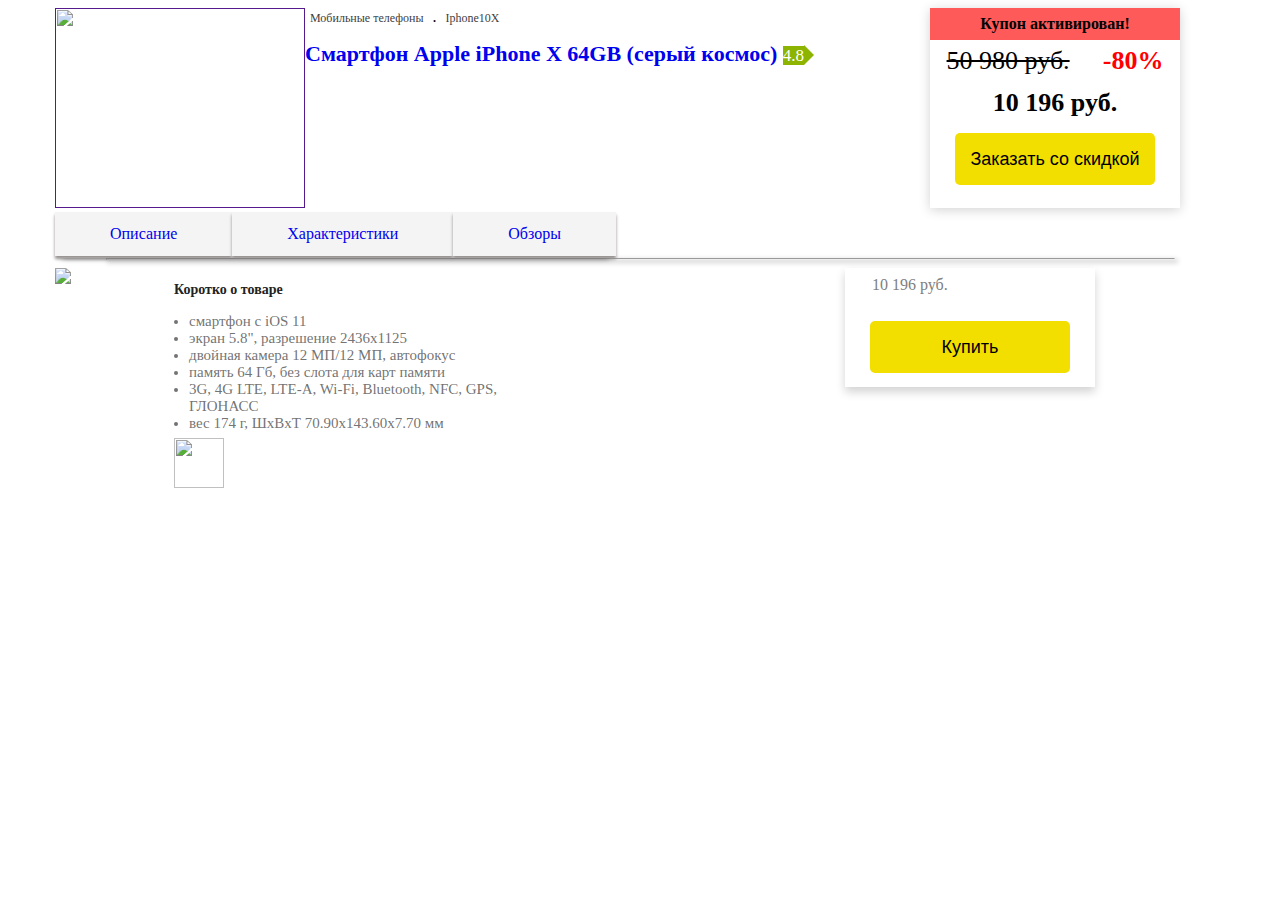
==== index.html @ baab1b71 "change name of html file" ====
﻿<!DOCTYPE html>
<html>
    <head>
<link href="Iphone.css" rel="stylesheet">
    <meta charset="utf-8">
    <title>Смартфон Iphone 10X</title>
</head>
        <body>
<header>
<div class="container">
        <div class="row">
                <div class="logo">
      <a href> <img src="space gray-hero.jpg" class="logoimg"></a> 
</div>
<div class="title">
        <div class="title-a">
                <a href="#">Мобильные телефоны</a> 
                <span>.</span>
                <a href="#">Iphone10X</a>
        </div>
        <div class="title-h1">
                <h1>
                        <a href ="#">Смартфон Apple iPhone X 64GB (серый космос)</a>
                        <span>4.8</span>

                </h1>
        </div>
</div>
<div class="count">
        <div class="count-text-info">
                Купон активирован!
        </div>
        <div class="count-sum-sale">
                <span class = "before-sum">50 980 руб.</span>
                <span class="before2-sum">-80%</span>
        </div>
        <div class="count-head-sum">
                <span class="new-sum">10 196 руб.</span>
        </div>
        <div class="count-sum-btn">
        <button class="count-sum-btn-style">Заказать со скидкой</button>
        </div>
</div>
</div>
</div>
</header>
<nav>
<div class="container">
        <div class="row">
                <div class="menu">
                        <ul>
                                <li><a href= "#">Описание</a></li>
                                <li><a href = "#">Характеристики</a></li>
                                <li><a href = "#">Обзоры</a></li>
                        </ul>
                </div>
        </div>
</div>
<hr />
</nav>
<main class="divrooms">
<div class="description" id="page1">
        <div class="container">
                <div class="row">
                        <div class="phoneimg">
                                <img id="example" height="200" src="iphoneforjs1.jpg">
                        </div>
                        <div class="mainboxpage1">
                        <div class="productsinfo">
                                <p>Коротко о товаре</p>
                                <ul>
                                        <li>смартфон с iOS 11</li>
                                        <li>экран 5.8", разрешение 2436x1125</li>
                                        <li>двойная камера 12 МП/12 МП, автофокус</li>
                                        <li>память 64 Гб, без слота для карт памяти</li>
                                        <li>3G, 4G LTE, LTE-A, Wi-Fi, Bluetooth, NFC, GPS, ГЛОНАСС</li>
                                        <li>вес 174 г, ШxВxТ 70.90x143.60x7.70 мм</li>
                                </ul>
                        </div>
                        <div class="logoapple"><img src="apple.png" class="appleimg">
                        
                        </div>
                </div>
                <div class="delivery">
                        <p><span class= "newcount">10 196 руб.</span></p>
                        <button class="new-price-btn">Купить</button>
                </div>
                </div>
        </div>
</div>
</main>
<aside>

</aside>
<footer>

</footer>
<script src="http://ajax.googleapis.com/ajax/libs/jquery/1.11.2/jquery.min.js"></script>
<script src="okzoom.js"></script>
<script>
                $(function(){
                    $('#example').okzoom({
                        width: 200,
                        height: 200,
                        border: "1px solid black",
                        shadow: "0 0 5px #000"
                    });
                });
            </script>
        </body>
</html>
---- Iphone.css ----
.container {
  width: 1170px;
  color: black;
  padding-right: 15px;
  padding-left: 15px;
  margin-left: auto;
  margin-right: auto;
}
@media (min-width: 1200px)
.container {
    width: 1170px;
}
.row {
    display: flex;
  flex-direction: row;
}
.logoimg {
    width: 250px;
    height: 200px;
   
}
.title-a a {
    font-size: 12px;
    color: #404040;
    padding: 0 5px;
}
a {
    text-decoration: none;
}
a:hover {
    color: red;
}
h1 {
    font-size: 22px;
}
.title {
    width: 625px;
}
.title-h1 span {
    background: #8cb400;
    color: white;
    font-weight: 100;
    font-size: 17px;
}
.title-h1 span::after {
    content: "";
    position: absolute;
    top: 45px;
    left: 1130,5px;
    border-top: 10.5px solid transparent;
    border-left: 10px solid #8cb400;
    border-bottom: 10.5px solid transparent;
}
.count-text-info {
    background-color: #ff5a5a;
    box-sizing: border-box;
}
.count {
    width: 250px;
    height: 200px;
    box-shadow: 0px 2px 11px 0px lightgrey;
}
.count-text-info {
    text-align: center;
    font-weight: bold;
    padding: 7px 0;
}
.count-sum-sale {
    display: flex;
    justify-content: space-around;
    margin: 6px 0;
}
.before-sum {
    font-size: 26px;
    text-decoration: line-through;
}
.before2-sum {
font-weight: bold;
font-size: 26px;
color: red;
}
.count-head-sum {
    text-align: center;
    font-size: 26px;
    font-weight: bold;
    margin: 12px;
}
.count-sum-btn{
    display: block;
    text-align: center;
    margin: 15px;
}
.count-sum-btn-style {
    width: 91%;
    height: 52px;
    background: #f2df00;
    border: none;
    border-radius: 5px;
    color: black;
    font-size: 18px;
    margin:10px auto;
    display:block;
}
.count-sum-btn-style:hover {
    cursor: pointer;
}

nav .row {
    padding-left: -10px;
    padding-right: -10px;
}
.menu ul{
    list-style: none;
    padding: 0px;
    margin: 0;
    display: flex;
    box-shadow: 0 6px 6px -7px;
    border-bottom: 2px solid transparent;
}

.menu a {
    
}
.menu a:hover {
    color:black;
}
.menu li {
    padding: 13px 55px;
    box-shadow: 0px 3px 3px #969191;
    background: #f4f4f4;
    color: black;
}
.menu li:hover {
    cursor: pointer;
    background-color: white;
}
hr {
    width: 1067px;
    margin-top: 0;
    box-shadow: 2px 2px 5px 1px lightgrey;
}
.productsinfo ul {
    padding-left: 15px;
    color: #6b6b6bf2;
    font-size: 15px;
}
.productsinfo {
    margin: 0 103px;
    height: 170px;
    width: 333px;
}
.appleimg {
    width: 50px;
    height: 50px;
}
.logoapple {
    margin: 0 103px;
}
.mainboxpage1 {
    display: flex;
    flex-direction: column;
}
.productsinfo p {
    font-size: 14px;
    font-weight: 700;
    color: #222;
}
.divrooms .delivery {justify-content: flex-end;margin-left: 235px;width: 250px;height: 119px;box-shadow: 0px 5px 9px 0px lightgrey;}
.newcount {

}
.new-price-btn {
    width: 200px;
    height: 52px;
    background: #f2df00;
    border: none;
    border-radius: 5px;
    color: black;
    font-size: 18px;
    margin: 27px auto;
    display:block;
}
.new-price-btn:hover {
    cursor: pointer;
}
.delivery p {
    text-align: left;
    margin: 8px 27px;
    color: grey;
}
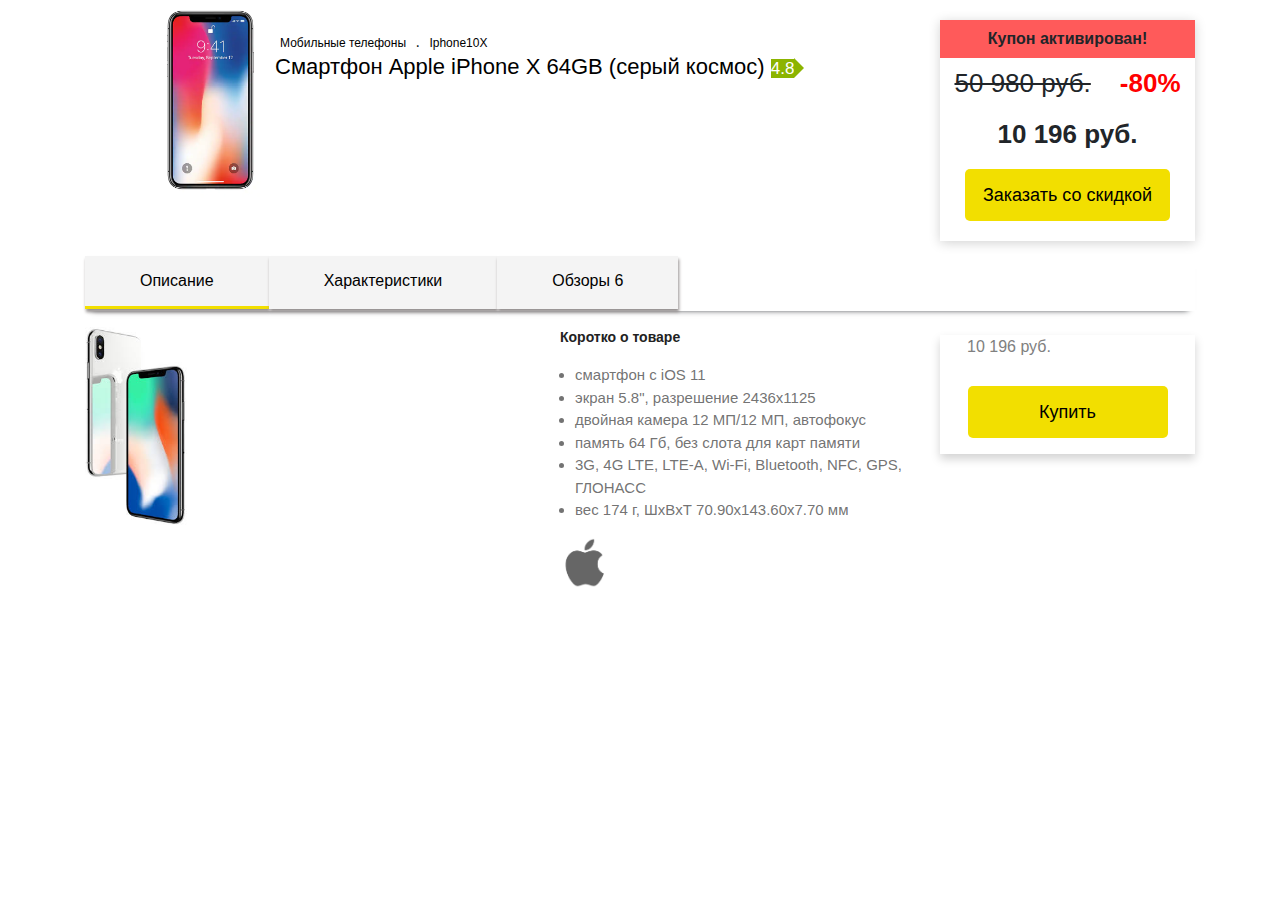
==== commit 6c9a413b: "remake some stuff" ====
--- a/index.html
+++ b/index.html
@@ -1,111 +1,207 @@
 ﻿<!DOCTYPE html>
 <html>
-    <head>
-<link href="Iphone.css" rel="stylesheet">
-    <meta charset="utf-8">
-    <title>Смартфон Iphone 10X</title>
+
+<head>
+        <meta name="viewport" content="width=device-width, initial-scale=1.0">
+        <meta http-equiv="X-UA-Compatible" content="ie=edge">
+        <link rel="stylesheet" href="index2.html">
+        <link rel="stylesheet" href="index3.html">
+        <link rel="stylesheet" href="https://stackpath.bootstrapcdn.com/bootstrap/4.3.1/css/bootstrap.min.css"
+                integrity="sha384-ggOyR0iXCbMQv3Xipma34MD+dH/1fQ784/j6cY/iJTQUOhcWr7x9JvoRxT2MZw1T"
+                crossorigin="anonymous">
+
+        <link href="Iphone.css" rel="stylesheet">
+        <title>Смартфон Iphone 10X</title>
 </head>
-        <body>
-<header>
-<div class="container">
-        <div class="row">
-                <div class="logo">
-      <a href> <img src="space gray-hero.jpg" class="logoimg"></a> 
-</div>
-<div class="title">
-        <div class="title-a">
-                <a href="#">Мобильные телефоны</a> 
-                <span>.</span>
-                <a href="#">Iphone10X</a>
-        </div>
-        <div class="title-h1">
-                <h1>
-                        <a href ="#">Смартфон Apple iPhone X 64GB (серый космос)</a>
-                        <span>4.8</span>
-
-                </h1>
-        </div>
-</div>
-<div class="count">
-        <div class="count-text-info">
-                Купон активирован!
-        </div>
-        <div class="count-sum-sale">
-                <span class = "before-sum">50 980 руб.</span>
-                <span class="before2-sum">-80%</span>
-        </div>
-        <div class="count-head-sum">
-                <span class="new-sum">10 196 руб.</span>
-        </div>
-        <div class="count-sum-btn">
-        <button class="count-sum-btn-style">Заказать со скидкой</button>
-        </div>
-</div>
-</div>
-</div>
-</header>
-<nav>
-<div class="container">
-        <div class="row">
-                <div class="menu">
-                        <ul>
-                                <li><a href= "#">Описание</a></li>
-                                <li><a href = "#">Характеристики</a></li>
-                                <li><a href = "#">Обзоры</a></li>
-                        </ul>
-                </div>
-        </div>
-</div>
-<hr />
-</nav>
-<main class="divrooms">
-<div class="description" id="page1">
-        <div class="container">
-                <div class="row">
-                        <div class="phoneimg">
-                                <img id="example" height="200" src="iphoneforjs1.jpg">
-                        </div>
-                        <div class="mainboxpage1">
-                        <div class="productsinfo">
-                                <p>Коротко о товаре</p>
-                                <ul>
-                                        <li>смартфон с iOS 11</li>
-                                        <li>экран 5.8", разрешение 2436x1125</li>
-                                        <li>двойная камера 12 МП/12 МП, автофокус</li>
-                                        <li>память 64 Гб, без слота для карт памяти</li>
-                                        <li>3G, 4G LTE, LTE-A, Wi-Fi, Bluetooth, NFC, GPS, ГЛОНАСС</li>
-                                        <li>вес 174 г, ШxВxТ 70.90x143.60x7.70 мм</li>
-                                </ul>
-                        </div>
-                        <div class="logoapple"><img src="apple.png" class="appleimg">
-                        
+
+<body>
+        <header>
+                <div class="container">
+                        <div class="row">
+                                <div class="col-lg-2 offset-lg-0 col-md-3  col-12">
+                                        <div class="logo">
+                                                <a href> <img src="space gray-hero.jpg" class="logoimg"></a>
+                                        </div>
+                                </div>
+                                <div class="col-lg-7 offset-lg-0 col-md-5  col-12">
+                                        <div class="title">
+                                                <div class="title-a">
+                                                        <a href="#">Мобильные телефоны</a>
+                                                        <span>.</span>
+                                                        <a href="#">Iphone10X</a>
+                                                </div>
+                                                <div class="title-h1">
+                                                        <h1>
+                                                                <a href="#">Смартфон Apple iPhone X 64GB (серый
+                                                                        космос)</a>
+                                                                <span>4.8</span>
+
+                                                        </h1>
+                                                </div>
+                                        </div>
+                                </div>
+                                <div class="col-lg-3 offset-lg-0 col-md-4  col-12">
+                                        <div class="count">
+                                                <div class="count-text-info">
+                                                        Купон активирован!
+                                                </div>
+                                                <div class="count-sum-sale">
+                                                        <span class="before-sum">50 980 руб.</span>
+                                                        <span class="before2-sum">-80%</span>
+                                                </div>
+                                                <div class="count-head-sum">
+                                                        <span class="new-sum">10 196 руб.</span>
+                                                </div>
+                                                <div class="count-sum-btn">
+                                                        <button class="count-sum-btn-style">Заказать со скидкой</button>
+                                                </div>
+                                        </div>
+                                </div>
+
                         </div>
                 </div>
-                <div class="delivery">
-                        <p><span class= "newcount">10 196 руб.</span></p>
-                        <button class="new-price-btn">Купить</button>
+        </header>
+        <nav>
+                <div class="container">
+                        <div class="row">
+                                <div class="col-lg-12 col-md-12">
+                                        <div class="menu">
+                                                <ul>
+                                                        <li class="firstLink__border"><a href="index.html">Описание</a>
+                                                        </li>
+                                                        <li><a href="index2.html">Характеристики</a></li> 
+                                                        <li><a href="index3.html">Обзоры 6</a></li>
+                                                </ul>
+                                        </div>
+                                </div>
+
+                        </div>
                 </div>
+                <hr />
+        </nav>
+        <main class="divrooms">
+                <div class="container">
+                        <div class="description" id="page1">
+
+                                <div class="row">
+                                        <div class="col-lg-5 col-md-12  col-12">
+                                                <div class="phoneimg">
+                                                        <img id="example" height="200" src="iphoneforjs1.jpg">
+                                                </div>
+                                        </div>
+
+                                        <div class="col-lg-4 col-md-12  col-12">
+                                                <div class="mainboxpage1">
+                                                        <div class="productsinfo">
+                                                                <p>Коротко о товаре</p>
+                                                                <ul>
+                                                                        <li>смартфон с iOS 11</li>
+                                                                        <li>экран 5.8", разрешение 2436x1125</li>
+                                                                        <li>двойная камера 12 МП/12 МП, автофокус</li>
+                                                                        <li>память 64 Гб, без слота для карт памяти</li>
+                                                                        <li>3G, 4G LTE, LTE-A, Wi-Fi, Bluetooth, NFC,
+                                                                                GPS,
+                                                                                ГЛОНАСС</li>
+                                                                        <li>вес 174 г, ШxВxТ 70.90x143.60x7.70 мм</li>
+                                                                </ul>
+                                                        </div>
+                                                        <div class="logoapple"><img src="apple.png" class="appleimg">
+
+                                                        </div>
+                                                </div>
+                                        </div>
+
+                                        <div class="col-lg-3 col-md-12 col-12">
+                                                <div class="delivery">
+                                                        <p><span class="newcount">10 196 руб.</span></p>
+                                                        <button type="button" class="btn  new-price-btn"
+                                                                data-toggle="modal" data-target="#exampleModalCenter">
+                                                                Купить
+                                                        </button>
+                                                        <div class="modal fade" id="exampleModalCenter" tabindex="-1"
+                                                                role="dialog" aria-labelledby="exampleModalCenterTitle"
+                                                                aria-hidden="true">
+                                                                <div class="modal-dialog modal-dialog-centered"
+                                                                        role="document">
+                                                                        <div class="modal-content">
+                                                                                <div class="modal-header">
+                                                                                        <button type="button"
+                                                                                                class="close"
+                                                                                                data-dismiss="modal"
+                                                                                                aria-label="Close">
+                                                                                                <span
+                                                                                                        aria-hidden="true">&times;</span>
+                                                                                        </button>
+                                                                                </div>
+                                                                                <div class="modal-body">
+                                                                                        <div class="row mx-auto">
+                                                                                                <div
+                                                                                                        class="col-lg-7 mx-auto mb-lg-3">
+                                                                                                        <input type="text"
+                                                                                                                class="form-control"
+                                                                                                                id="recipient-name"
+                                                                                                                placeholder="Имя*">
+                                                                                                </div>
+                                                                                                <div
+                                                                                                        class="col-lg-7 mx-auto">
+                                                                                                        <input type="tel"
+                                                                                                                class="form-control"
+                                                                                                                id="recipient-name"
+                                                                                                                placeholder="телефон*">
+                                                                                                </div>
+                                                                                        </div>
+
+                                                                                </div>
+                                                                                <div class="modal-footer">
+
+                                                                                        <div class="col-lg-6 mx-auto">
+                                                                                                <button type="button"
+                                                                                                        class="btn btn-primary btn-danger">Купить</button>
+                                                                                        </div>
+
+
+
+                                                                                </div>
+                                                                        </div>
+                                                                </div>
+                                                        </div>
+                                                </div>
+                                        </div>
+
+                                </div>
+
+                        </div>
                 </div>
-        </div>
-</div>
-</main>
-<aside>
-
-</aside>
-<footer>
-
-</footer>
-<script src="http://ajax.googleapis.com/ajax/libs/jquery/1.11.2/jquery.min.js"></script>
-<script src="okzoom.js"></script>
-<script>
-                $(function(){
-                    $('#example').okzoom({
-                        width: 200,
-                        height: 200,
-                        border: "1px solid black",
-                        shadow: "0 0 5px #000"
-                    });
+
+        </main>
+        <aside>
+
+        </aside>
+        <footer>
+
+        </footer>
+        <script src="Iphone.js"></script>
+        <script src="http://ajax.googleapis.com/ajax/libs/jquery/1.11.2/jquery.min.js"></script>
+        <script src="okzoom.js"></script>
+        <script>
+                $(function () {
+                        $('#example').okzoom({
+                                width: 200,
+                                height: 200,
+                                border: "1px solid black",
+                                shadow: "0 0 5px #000"
+                        });
                 });
-            </script>
-        </body>
+        </script>
+        <script src="https://code.jquery.com/jquery-3.3.1.slim.min.js"
+                integrity="sha384-q8i/X+965DzO0rT7abK41JStQIAqVgRVzpbzo5smXKp4YfRvH+8abtTE1Pi6jizo"
+                crossorigin="anonymous"></script>
+        <script src="https://cdnjs.cloudflare.com/ajax/libs/popper.js/1.14.7/umd/popper.min.js"
+                integrity="sha384-UO2eT0CpHqdSJQ6hJty5KVphtPhzWj9WO1clHTMGa3JDZwrnQq4sF86dIHNDz0W1"
+                crossorigin="anonymous"></script>
+        <script src="https://stackpath.bootstrapcdn.com/bootstrap/4.3.1/js/bootstrap.min.js"
+                integrity="sha384-JjSmVgyd0p3pXB1rRibZUAYoIIy6OrQ6VrjIEaFf/nJGzIxFDsf4x0xIM+B07jRM"
+                crossorigin="anonymous"></script>
+</body>
+
 </html>--- a/Iphone.css
+++ b/Iphone.css
@@ -1,174 +1,165 @@
-.container {
-  width: 1170px;
-  color: black;
-  padding-right: 15px;
-  padding-left: 15px;
-  margin-left: auto;
-  margin-right: auto;
-}
-@media (min-width: 1200px)
-.container {
-    width: 1170px;
-}
-.row {
-    display: flex;
-  flex-direction: row;
-}
-.logoimg {
-    width: 250px;
-    height: 200px;
-   
-}
-.title-a a {
-    font-size: 12px;
-    color: #404040;
-    padding: 0 5px;
-}
-a {
-    text-decoration: none;
-}
-a:hover {
-    color: red;
-}
-h1 {
-    font-size: 22px;
-}
-.title {
-    width: 625px;
-}
-.title-h1 span {
-    background: #8cb400;
-    color: white;
-    font-weight: 100;
-    font-size: 17px;
-}
-.title-h1 span::after {
-    content: "";
-    position: absolute;
-    top: 45px;
-    left: 1130,5px;
-    border-top: 10.5px solid transparent;
-    border-left: 10px solid #8cb400;
-    border-bottom: 10.5px solid transparent;
-}
-.count-text-info {
-    background-color: #ff5a5a;
-    box-sizing: border-box;
-}
-.count {
-    width: 250px;
-    height: 200px;
-    box-shadow: 0px 2px 11px 0px lightgrey;
-}
-.count-text-info {
-    text-align: center;
-    font-weight: bold;
-    padding: 7px 0;
-}
-.count-sum-sale {
-    display: flex;
-    justify-content: space-around;
-    margin: 6px 0;
-}
-.before-sum {
-    font-size: 26px;
-    text-decoration: line-through;
-}
-.before2-sum {
-font-weight: bold;
-font-size: 26px;
-color: red;
-}
-.count-head-sum {
-    text-align: center;
-    font-size: 26px;
-    font-weight: bold;
-    margin: 12px;
-}
-.count-sum-btn{
-    display: block;
-    text-align: center;
-    margin: 15px;
-}
-.count-sum-btn-style {
-    width: 91%;
-    height: 52px;
-    background: #f2df00;
-    border: none;
-    border-radius: 5px;
-    color: black;
-    font-size: 18px;
-    margin:10px auto;
-    display:block;
-}
-.count-sum-btn-style:hover {
-    cursor: pointer;
-}
-
-nav .row {
-    padding-left: -10px;
-    padding-right: -10px;
-}
-.menu ul{
-    list-style: none;
-    padding: 0px;
-    margin: 0;
-    display: flex;
-    box-shadow: 0 6px 6px -7px;
-    border-bottom: 2px solid transparent;
-}
-
-.menu a {
-    
-}
-.menu a:hover {
-    color:black;
-}
-.menu li {
-    padding: 13px 55px;
-    box-shadow: 0px 3px 3px #969191;
-    background: #f4f4f4;
-    color: black;
-}
-.menu li:hover {
-    cursor: pointer;
-    background-color: white;
-}
-hr {
-    width: 1067px;
-    margin-top: 0;
-    box-shadow: 2px 2px 5px 1px lightgrey;
-}
-.productsinfo ul {
-    padding-left: 15px;
-    color: #6b6b6bf2;
-    font-size: 15px;
-}
-.productsinfo {
-    margin: 0 103px;
-    height: 170px;
-    width: 333px;
-}
-.appleimg {
-    width: 50px;
-    height: 50px;
-}
-.logoapple {
-    margin: 0 103px;
-}
-.mainboxpage1 {
-    display: flex;
-    flex-direction: column;
-}
-.productsinfo p {
-    font-size: 14px;
-    font-weight: 700;
-    color: #222;
-}
-.divrooms .delivery {justify-content: flex-end;margin-left: 235px;width: 250px;height: 119px;box-shadow: 0px 5px 9px 0px lightgrey;}
-.newcount {
-
-}
+
+.row {
+    display: flex;
+  flex-direction: row;
+}
+.logoimg {
+    width: 250px;
+    height: 200px;
+   
+}
+.title-a a {
+    font-size: 12px;
+    color: #404040;
+    padding: 0 5px;
+}
+a {
+    text-decoration: none !important;
+    color: black !important;
+}
+a:hover {
+    color: red;
+}
+h1 {
+    font-size: 22px;
+}
+.title {
+    margin-top: 30px;
+}
+.title-h1 span {
+    background: #8cb400;
+    color: white;
+    font-weight: 100;
+    font-size: 17px;
+}
+.title-h1 span::after {
+    content: "";
+    position: absolute;
+    top: 58px;
+    left: 1130,5px;
+    border-top: 10.5px solid transparent;
+    border-left: 10px solid #8cb400;
+    border-bottom: 10.5px solid transparent;
+}
+.title-h1 a:hover {
+color: red !important;
+}
+.count-text-info {
+    background-color: #ff5a5a;
+    box-sizing: border-box;
+}
+.count {
+    box-shadow: 0px 2px 11px 0px lightgrey;
+    margin-top: 20px;
+}
+.count-text-info {
+    text-align: center;
+    font-weight: bold;
+    padding: 7px 0;
+}
+.count-sum-sale {
+    display: flex;
+    justify-content: space-around;
+    margin: 6px 0;
+}
+.before-sum {
+    font-size: 26px;
+    text-decoration: line-through;
+}
+.before2-sum {
+font-weight: bold;
+font-size: 26px;
+color: red;
+}
+.count-head-sum {
+    text-align: center;
+    font-size: 26px;
+    font-weight: bold;
+    margin: 12px;
+}
+.count-sum-btn{
+    display: block;
+    text-align: center;
+    margin: 15px;
+    padding-bottom: 10px;
+}
+.count-sum-btn-style {
+    width: 91%;
+    height: 52px;
+    background: #f2df00;
+    border: none;
+    border-radius: 5px;
+    color: black;
+    font-size: 18px;
+    margin:10px auto;
+    display:block;
+}
+.count-sum-btn-style:hover {
+    cursor: pointer;
+}
+
+nav .row {
+    padding-left: -10px;
+    padding-right: -10px;
+}
+.menu ul{
+    list-style: none;
+    padding: 0px;
+    margin: 0;
+    display: flex;
+    box-shadow: 0 6px 6px -7px;
+    border-bottom: 2px solid transparent;
+}
+
+.menu a {
+    
+}
+.menu a:hover {
+    color:black;
+}
+.menu li {
+    padding: 13px 55px;
+    box-shadow: 1px 3px 3px #969191;
+    background: #f4f4f4;
+    color: black;
+}
+.menu li:hover {
+    cursor: pointer;
+    background-color: white;
+}
+hr {
+    width: 78%;
+    margin-top: 0;
+    box-shadow: -1px 1px 4px 0px black;
+    border-top: 0px solid gray !important;
+}
+.productsinfo ul {
+    padding-left: 15px;
+    color: #6b6b6bf2;
+    font-size: 15px;
+}
+
+.appleimg {
+    width: 50px;
+    height: 50px;
+}
+
+.mainboxpage1 {
+    display: flex;
+    flex-direction: column;
+}
+.productsinfo p {
+    font-size: 14px;
+    font-weight: 700;
+    color: #222;
+}
+.divrooms .delivery {
+    height: 119px;
+    box-shadow: 0px 5px 9px 0px lightgrey;
+}
+.newcount {
+
+}
 .new-price-btn {
     width: 200px;
     height: 52px;
@@ -179,15 +170,180 @@
     font-size: 18px;
     margin: 27px auto;
     display:block;
-}
-.new-price-btn:hover {
-    cursor: pointer;
-}
+}
+.new-price-btn:hover {
+    cursor: pointer;
+}
 .delivery p {
-    +    
 text-align: left;
-    +    
 margin: 8px 27px;
-    +    
 color: grey;
-}+}
+
+
+
+.h1_page2 {
+    padding: 34px 0px;
+    font-size: 21px;
+    margin-top: 50px;
+    border-bottom: 1px solid lightgrey;
+    margin-bottom: 34px;
+}
+.h1_page2::after {
+color: black;
+box-shadow: 1px black;
+}
+
+.button_description_page2 {
+    width: 183px;
+    height: 47px;
+    border-radius: 4px;
+}
+.button_description_page2:hover {
+    cursor: pointer;
+}
+.liner {
+    display: inline-block;
+    width: 20%;
+    border: 1px dashed #cbcbcb;
+}
+
+  .cl1, .cl2, .cl3, .cl4, .cl5 {
+    width: 10px;
+    height: 10px;
+    display: inline-block;
+    border-radius: 50px;
+    margin: 0 3px; 
+  } 
+
+
+  .cl1 {
+    background-color: #ff5a5a;
+  }
+  .cl2 {
+    background-color: #fd01d3;
+  }
+  .cl3 {
+    background-color: #5adeff;
+  }
+  .cl4 {
+    background-color: #8cb400;
+  }
+  .cl4 {
+    background-color:#222;
+  }
+
+  .container_page3 li {
+      padding-left: 50px;
+      margin-bottom: 20px;
+      line-height: 1.5em;
+  }
+  .ex1 {
+font-size: 18px;
+color: #33c !important;
+font-weight: bold;
+  }
+  .ex2 {
+    font-size: 15px;
+    color: #070 !important;
+  }
+
+  .form-control {
+      
+  }
+  .modal-content {
+      background-color: royalblue !important;
+  }
+  .modal-footer .btn {
+
+width: 100%;
+  }
+
+  .firstLink__border {
+      border-bottom: 3px solid #f2df00;
+  }
+
+  .secondLink__border {
+    border-bottom: 3px solid #f2df00;
+  }
+  .thirdLink__border {
+    border-bottom: 3px solid #f2df00;
+  }
+
+  .divrooms .container:nth-child(2) .row__align {
+      text-align: center;
+
+  }
+
+  .divrooms .container:nth-child(2) .row__align .col-12 iframe {
+      width: 100% !important;
+
+  }
+
+  @media screen and (min-width:768px) and (max-width:1024px) {
+      .title-a {
+          text-align: center;
+      }
+      .title-h1 {
+        text-align: center;
+    }
+
+
+.phoneimg {
+    text-align: center;
+}
+.description .col-md-12:nth-child(2) {
+    text-align: center;
+}
+.productsinfo ul {
+    list-style-type: none;
+}
+nav .menu li:nth-child(1) {
+    margin-left: 7%;
+}
+
+.title-h1 span::after {
+    top: 84px;
+}
+.description .col-md-12:nth-child(3) {
+    margin-top: 20px;
+}
+
+  }
+
+
+  @media screen and (max-width:767px) {
+      .logo {
+          text-align: center;
+      }
+
+      .title {
+          text-align: center;
+      }
+      .menu ul {
+          display: unset;
+          text-align: center;
+      }
+      .menu li {
+          display: block !important;
+      }
+      .phoneimg {
+          text-align: center;
+      }
+      .description .col-md-12:nth-child(2) {
+        text-align: center;
+    }
+    .productsinfo ul {
+        list-style-type: none;
+    }
+
+    .title-h1 span::after {
+        top: 85px ;
+    }
+    .description .col-md-12:nth-child(3) {
+        margin-top: 20px;
+    }
+  }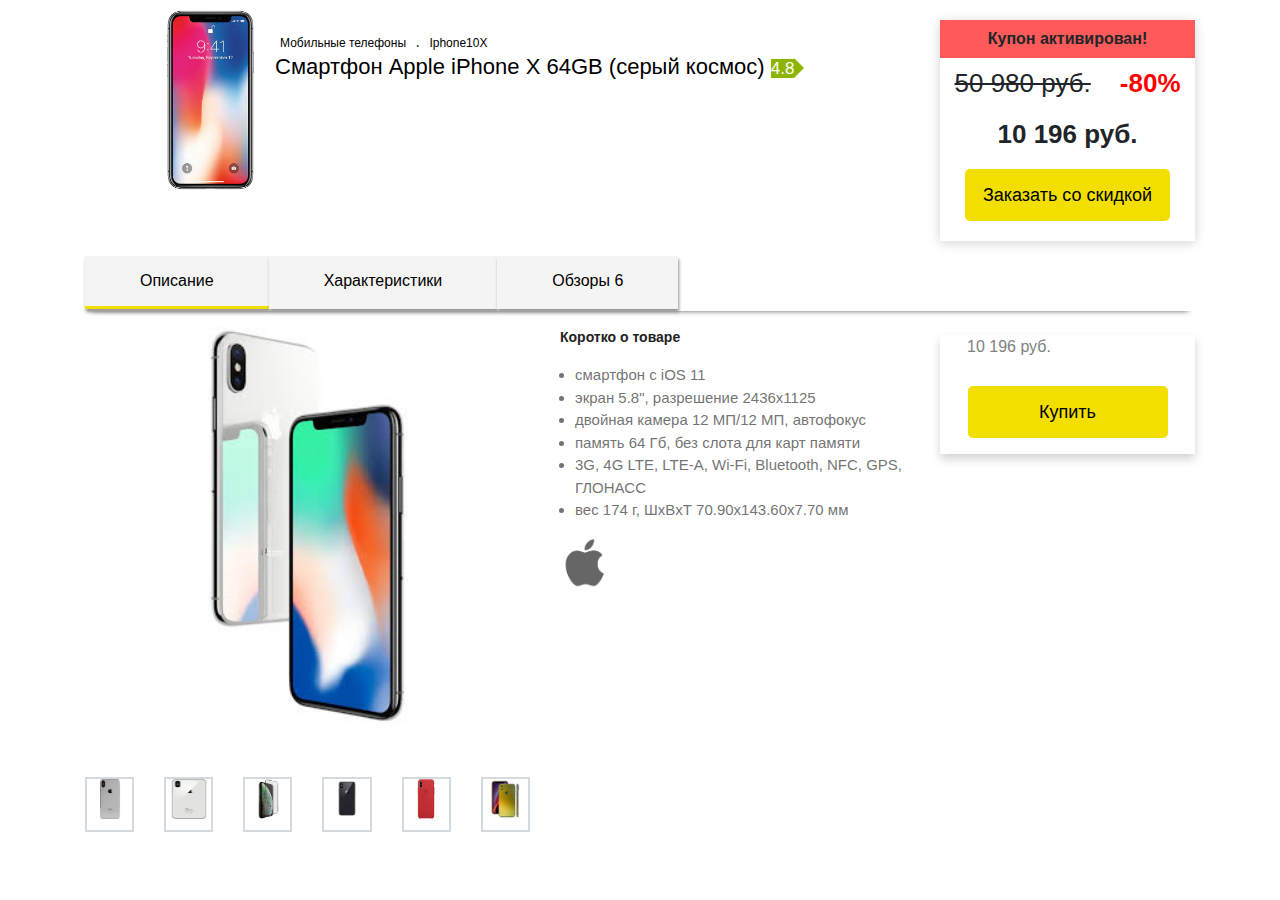
==== commit 4565d916: "12" ====
--- a/index.html
+++ b/index.html
@@ -69,7 +69,7 @@
                                                 <ul>
                                                         <li class="firstLink__border"><a href="index.html">Описание</a>
                                                         </li>
-                                                        <li><a href="index2.html">Характеристики</a></li> 
+                                                        <li><a href="index2.html">Характеристики</a></li>
                                                         <li><a href="index3.html">Обзоры 6</a></li>
                                                 </ul>
                                         </div>
@@ -86,8 +86,30 @@
                                 <div class="row">
                                         <div class="col-lg-5 col-md-12  col-12">
                                                 <div class="phoneimg">
-                                                        <img id="example" height="200" src="iphoneforjs1.jpg">
-                                                </div>
+                                                        <img id="example" height="400px" width="200px"
+                                                                src="iphoneforjs1.jpg">
+                                                </div>
+                                                <div class="row row__slider">
+                                                        <div class="col-lg-2 col-md-2 col-sm-2 col-4">
+                                                                <div class="pointer"><img src="iphone2.jpg" alt="" onclick="onclick_img ()"></div>
+                                                        </div>
+                                                        <div class="col-lg-2 col-md-2 col-sm-2 col-4">
+                                                                <div class="pointer"><img src="iphone3.jpg" alt="" onclick="onclick_img ()"></div>
+                                                        </div>
+                                                        <div class="col-lg-2 col-md-2 col-sm-2 col-4">
+                                                                <div class="pointer"><img src="iphone4.jpg" alt="" onclick="onclick_img ()"></div>
+                                                        </div>
+                                                        <div class="col-lg-2 col-md-2 col-sm-2 col-4">
+                                                                <div class="pointer"><img src="iphone5.jpg" alt="" onclick="onclick_img ()"></div>
+                                                        </div>
+                                                        <div class="col-lg-2 col-md-2 col-sm-2 col-4">
+                                                                <div class="pointer"><img src="iphone6.jpg" alt="" onclick="onclick_img ()"></div>
+                                                        </div>
+                                                        <div class="col-lg-2 col-md-2 col-sm-2 col-4">
+                                                                <div class="pointer"><img src="iphone7.jpg" alt="" onclick="onclick_img ()"></div>
+                                                        </div>
+                                                </div>
+
                                         </div>
 
                                         <div class="col-lg-4 col-md-12  col-12">
--- a/Iphone.css
+++ b/Iphone.css
@@ -282,6 +282,28 @@
       width: 100% !important;
 
   }
+  .pointer {
+    max-width: 100px;
+    height: 55px;
+    margin: 10px auto;
+    cursor: pointer;
+    border: 2px solid #d4dade;
+  }
+  .row__slider {
+      margin-top: 40px;
+      text-align: center;
+  }
+  .row__slider img {
+      width: 40px;
+      height: 40px;
+  }
+.phoneimg {
+    text-align: center;
+    max-width: 100%;
+    height: 400px;
+}
+}
+
 
   @media screen and (min-width:768px) and (max-width:1024px) {
       .title-a {
@@ -346,4 +368,11 @@
     .description .col-md-12:nth-child(3) {
         margin-top: 20px;
     }
+  }
+
+  
+  @media screen and (min-device-width:320px) and (max-device-width:767px) {
+      .container_page3 li {
+        padding-left: 0px !important;
+    }
   }